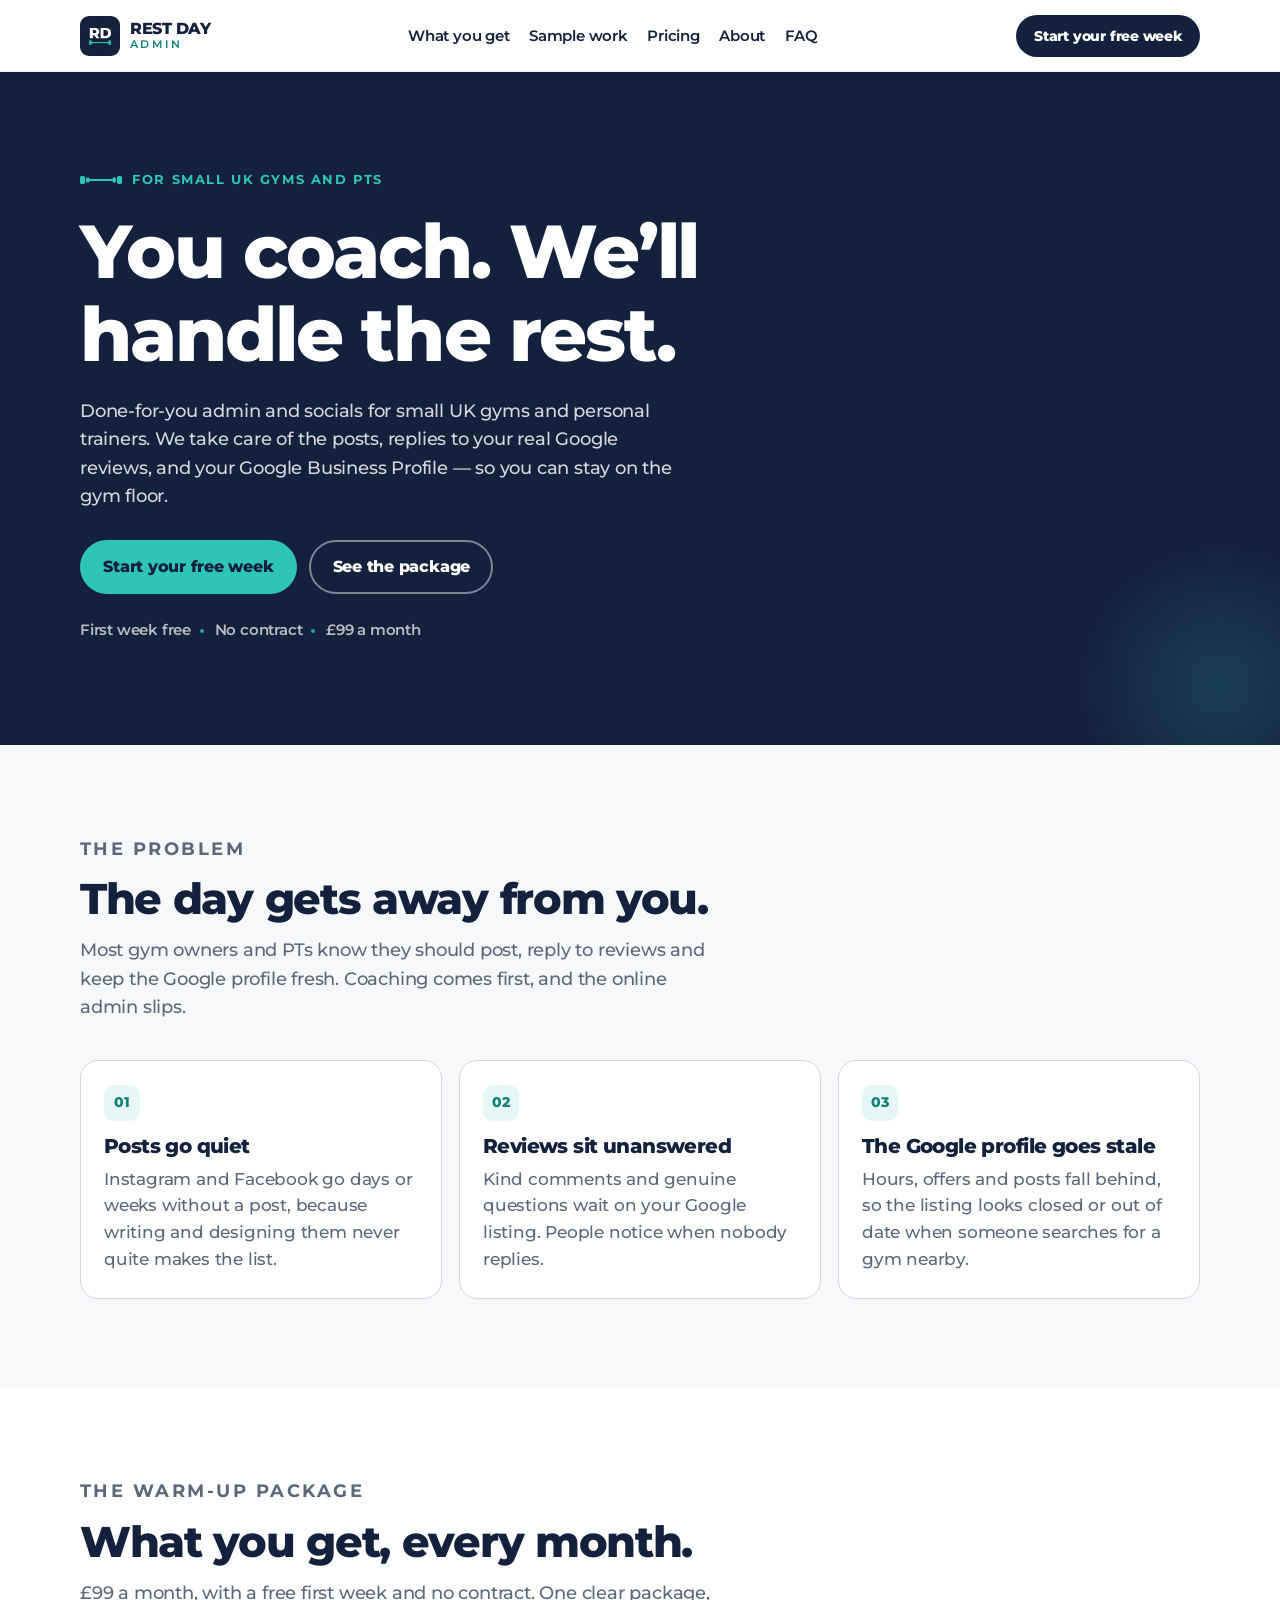
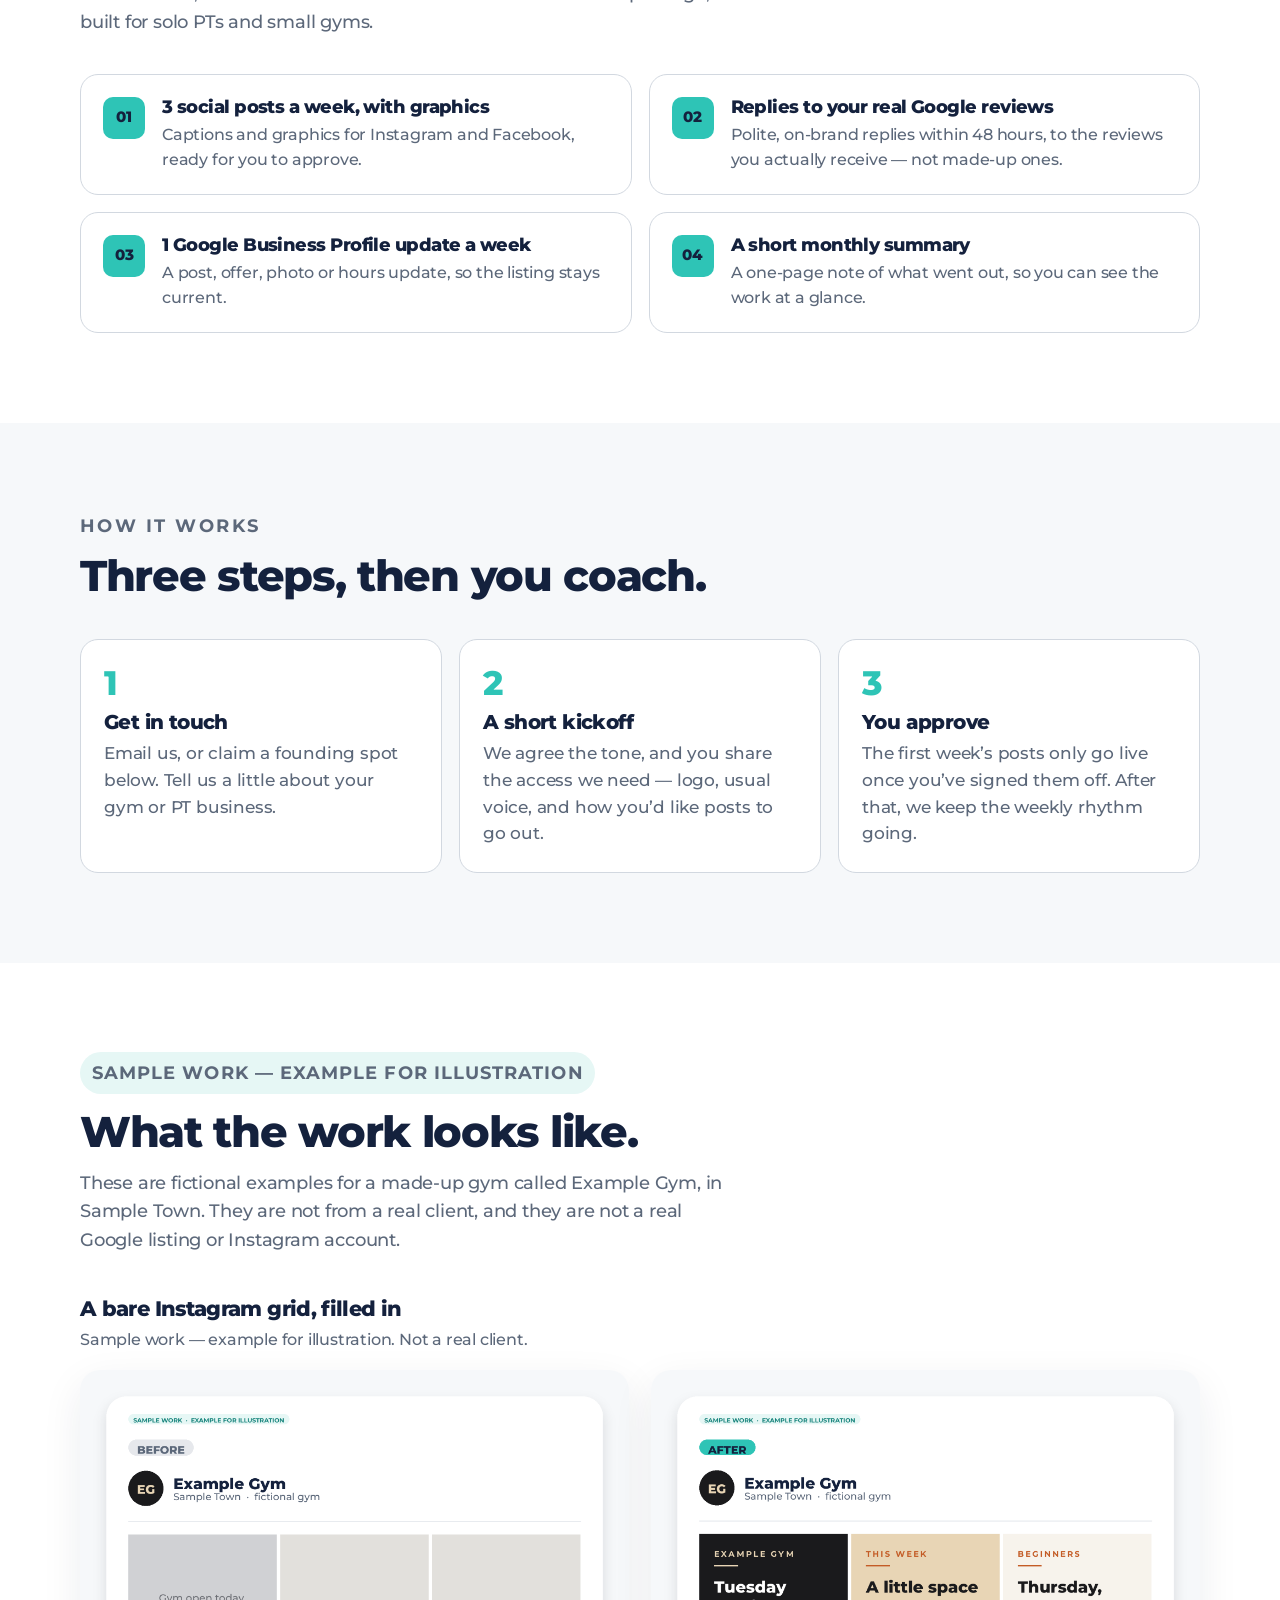
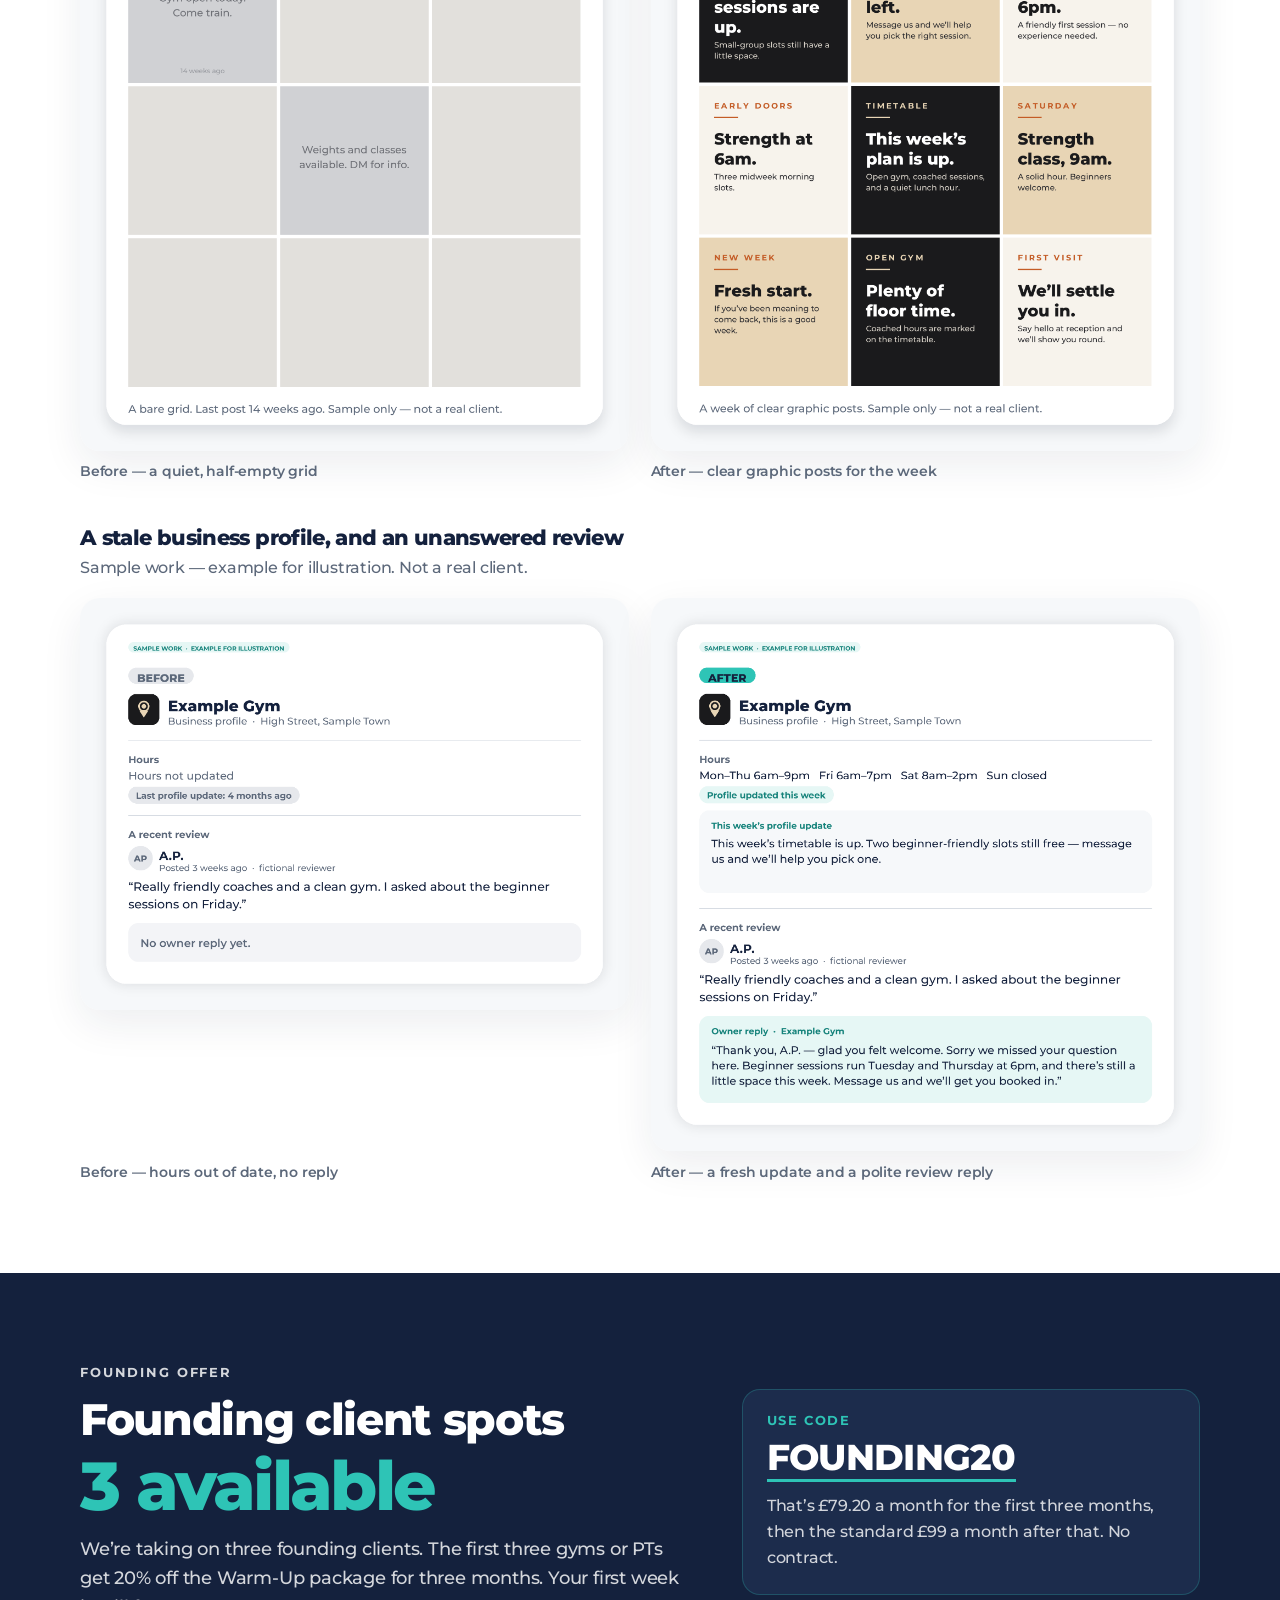
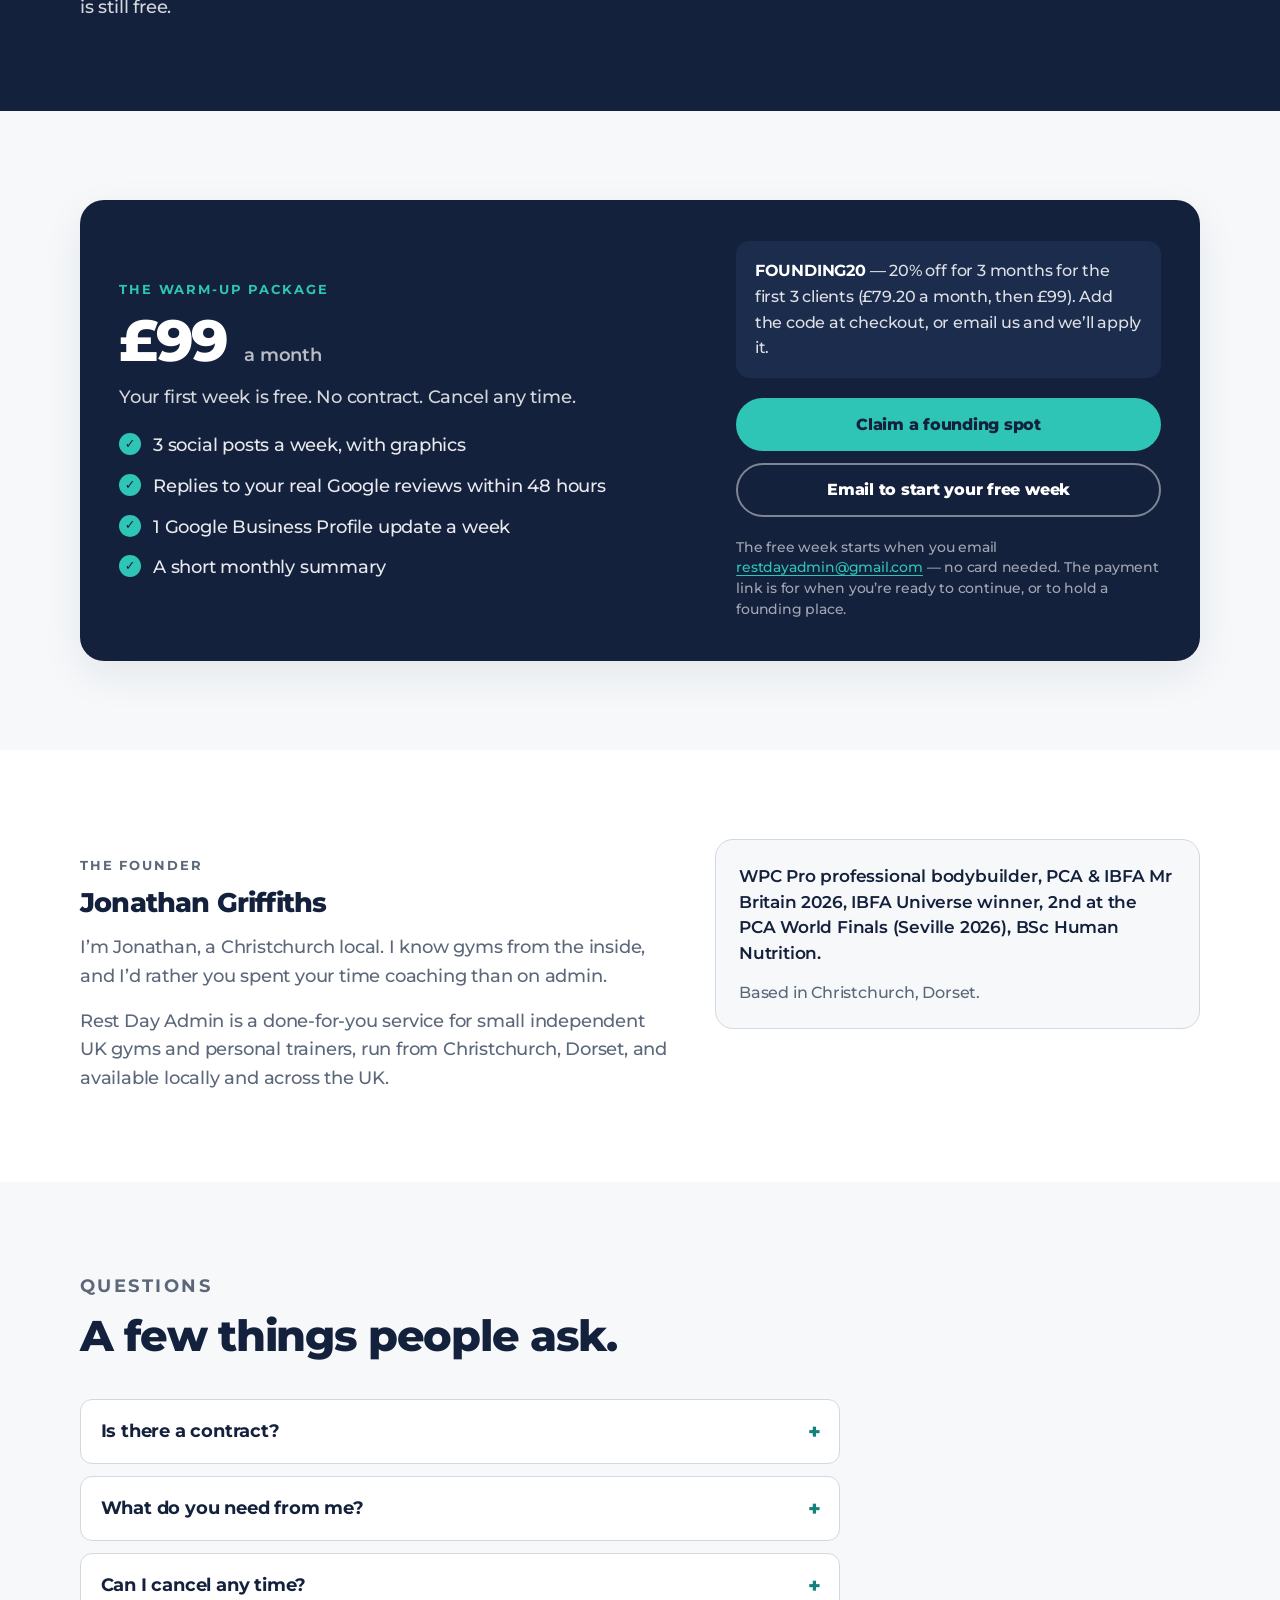
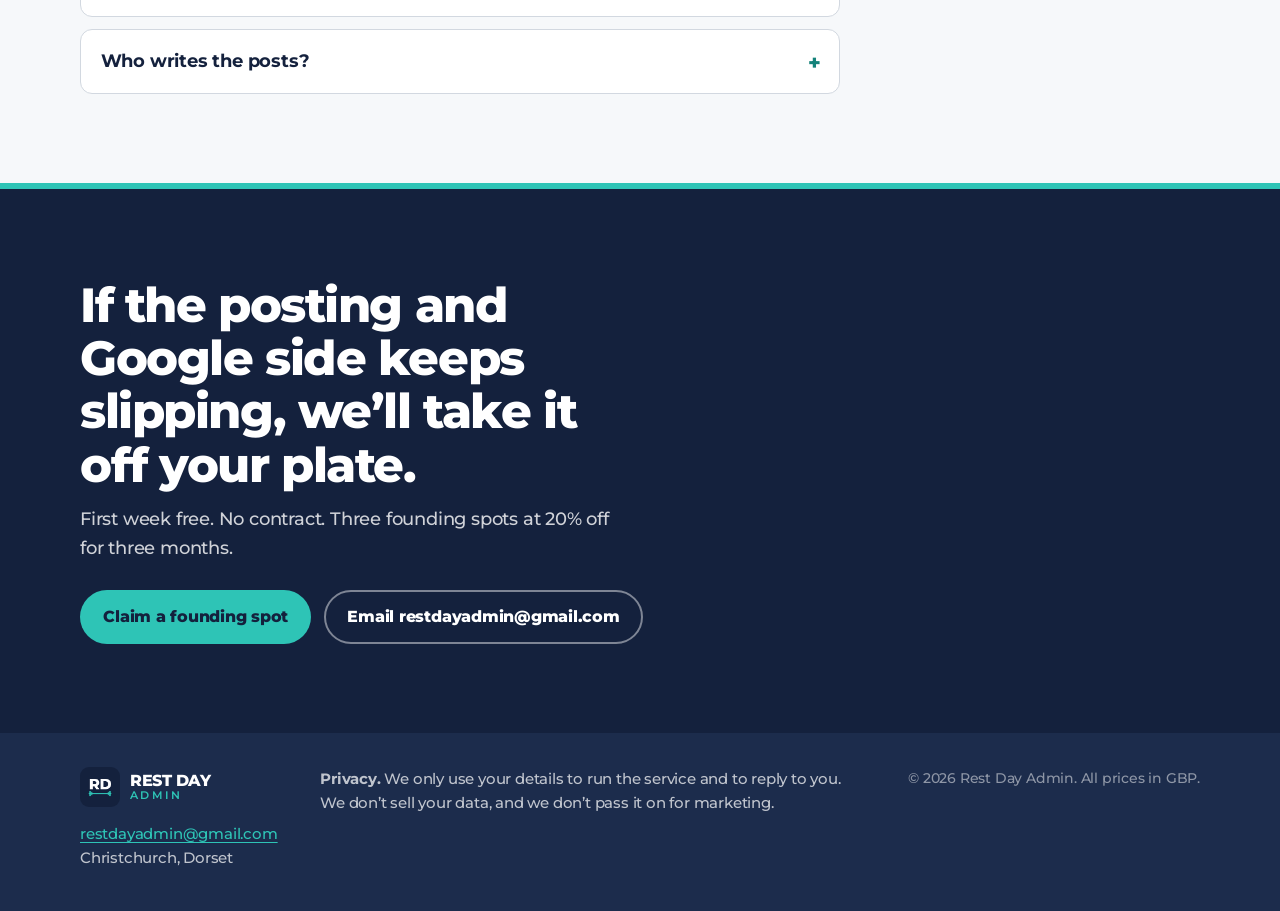
==== index.html @ 0dcbc880 "Rest Day Admin site" ====
<!DOCTYPE html>
<html lang="en-GB">
<head>
  <meta charset="utf-8">
  <meta name="viewport" content="width=device-width, initial-scale=1">
  <title>Rest Day Admin — You coach. We’ll handle the rest.</title>
  <meta name="description" content="Done-for-you admin and socials for small UK gyms and personal trainers. 3 posts a week, replies to your real Google reviews within 48 hours, and a weekly Google Business Profile update. First week free. No contract. £99 a month.">
  <meta name="theme-color" content="#14213D">
  <meta property="og:title" content="Rest Day Admin — You coach. We’ll handle the rest.">
  <meta property="og:description" content="Done-for-you admin and socials for small UK gyms and personal trainers. First week free. No contract. £99 a month.">
  <meta property="og:image" content="assets/images/og.png">
  <meta property="og:type" content="website">
  <meta name="twitter:card" content="summary_large_image">
  <link rel="icon" type="image/png" sizes="32x32" href="assets/images/favicon-32.png">
  <link rel="apple-touch-icon" href="assets/images/apple-touch-icon.png">
  <link rel="stylesheet" href="assets/styles.css">
</head>
<body id="top">
  <a class="skip" href="#main">Skip to content</a>

  <header class="site-header">
    <div class="wrap nav">
      <a class="brand" href="#top">
        <img src="assets/images/logo-avatar.png" width="40" height="40" alt="">
        <span class="brand-text">
          <span class="rest">REST DAY</span>
          <span class="admin">ADMIN</span>
        </span>
      </a>
      <nav class="nav-links" aria-label="Primary">
        <a href="#what-you-get">What you get</a>
        <a href="#sample-work">Sample work</a>
        <a href="#pricing">Pricing</a>
        <a href="#about">About</a>
        <a href="#faq">FAQ</a>
      </nav>
      <a class="btn btn-nav" href="#pricing">Start your free week</a>
    </div>
  </header>

  <main id="main">
    <section class="hero" aria-labelledby="hero-title">
      <div class="wrap">
        <p class="kicker"><svg class="barbell-svg" width="42" height="12" viewBox="0 0 42 12" aria-hidden="true" focusable="false"><rect x="0" y="2" width="5" height="8" rx="1.5" fill="currentColor"/><rect x="6" y="3.5" width="3.5" height="5" rx="1" fill="currentColor"/><rect x="9" y="5" width="24" height="2" rx="1" fill="currentColor"/><rect x="32.5" y="3.5" width="3.5" height="5" rx="1" fill="currentColor"/><rect x="37" y="2" width="5" height="8" rx="1.5" fill="currentColor"/></svg> For small UK gyms and PTs</p>
        <h1 id="hero-title">You coach. We’ll handle the rest.</h1>
        <p class="lead">Done-for-you admin and socials for small UK gyms and personal trainers. We take care of the posts, replies to your real Google reviews, and your Google Business Profile — so you can stay on the gym floor.</p>
        <div class="hero-actions">
          <a class="btn btn-primary" href="#pricing">Start your free week</a>
          <a class="btn btn-secondary" href="#what-you-get">See the package</a>
        </div>
        <ul class="hero-chips">
          <li>First week free</li>
          <li>No contract</li>
          <li>£99 a month</li>
        </ul>
      </div>
    </section>

    <section class="section alt" id="problem" aria-labelledby="problem-title">
      <div class="wrap">
        <div class="section-head">
          <p class="eyebrow">The problem</p>
          <h2 id="problem-title">The day gets away from you.</h2>
          <p>Most gym owners and PTs know they should post, reply to reviews and keep the Google profile fresh. Coaching comes first, and the online admin slips.</p>
        </div>
        <div class="cards-3">
          <article class="card">
            <div class="icon-dot" aria-hidden="true">01</div>
            <h3>Posts go quiet</h3>
            <p>Instagram and Facebook go days or weeks without a post, because writing and designing them never quite makes the list.</p>
          </article>
          <article class="card">
            <div class="icon-dot" aria-hidden="true">02</div>
            <h3>Reviews sit unanswered</h3>
            <p>Kind comments and genuine questions wait on your Google listing. People notice when nobody replies.</p>
          </article>
          <article class="card">
            <div class="icon-dot" aria-hidden="true">03</div>
            <h3>The Google profile goes stale</h3>
            <p>Hours, offers and posts fall behind, so the listing looks closed or out of date when someone searches for a gym nearby.</p>
          </article>
        </div>
      </div>
    </section>

    <section class="section" id="what-you-get" aria-labelledby="what-title">
      <div class="wrap">
        <div class="section-head">
          <p class="eyebrow">The Warm-Up package</p>
          <h2 id="what-title">What you get, every month.</h2>
          <p>£99 a month, with a free first week and no contract. One clear package, built for solo PTs and small gyms.</p>
        </div>
        <div class="cards-4">
          <article class="get-item">
            <div class="get-num">01</div>
            <div>
              <h3>3 social posts a week, with graphics</h3>
              <p>Captions and graphics for Instagram and Facebook, ready for you to approve.</p>
            </div>
          </article>
          <article class="get-item">
            <div class="get-num">02</div>
            <div>
              <h3>Replies to your real Google reviews</h3>
              <p>Polite, on-brand replies within 48 hours, to the reviews you actually receive — not made-up ones.</p>
            </div>
          </article>
          <article class="get-item">
            <div class="get-num">03</div>
            <div>
              <h3>1 Google Business Profile update a week</h3>
              <p>A post, offer, photo or hours update, so the listing stays current.</p>
            </div>
          </article>
          <article class="get-item">
            <div class="get-num">04</div>
            <div>
              <h3>A short monthly summary</h3>
              <p>A one-page note of what went out, so you can see the work at a glance.</p>
            </div>
          </article>
        </div>
      </div>
    </section>

    <section class="section alt" id="how-it-works" aria-labelledby="how-title">
      <div class="wrap">
        <div class="section-head">
          <p class="eyebrow">How it works</p>
          <h2 id="how-title">Three steps, then you coach.</h2>
        </div>
        <div class="steps">
          <article class="step">
            <div class="step-num">1</div>
            <h3>Get in touch</h3>
            <p>Email us, or claim a founding spot below. Tell us a little about your gym or PT business.</p>
          </article>
          <article class="step">
            <div class="step-num">2</div>
            <h3>A short kickoff</h3>
            <p>We agree the tone, and you share the access we need — logo, usual voice, and how you’d like posts to go out.</p>
          </article>
          <article class="step">
            <div class="step-num">3</div>
            <h3>You approve</h3>
            <p>The first week’s posts only go live once you’ve signed them off. After that, we keep the weekly rhythm going.</p>
          </article>
        </div>
      </div>
    </section>

    <section class="section" id="sample-work" aria-labelledby="sample-title">
      <div class="wrap">
        <div class="section-head">
          <p class="sample-note">Sample work — example for illustration</p>
          <h2 id="sample-title">What the work looks like.</h2>
          <p>These are fictional examples for a made-up gym called Example Gym, in Sample Town. They are not from a real client, and they are not a real Google listing or Instagram account.</p>
        </div>

        <div class="sample-block">
          <h3>A bare Instagram grid, filled in</h3>
          <p class="sub">Sample work — example for illustration. Not a real client.</p>
          <div class="sample-pair">
            <figure>
              <img src="assets/images/sample-ig-before.png" width="1000" height="1240" alt="Sample work, example for illustration: a bare Example Gym Instagram grid with only two quiet posts and empty squares, last posted 14 weeks ago.">
              <figcaption>Before — a quiet, half-empty grid</figcaption>
            </figure>
            <figure>
              <img src="assets/images/sample-ig-after.png" width="1000" height="1240" alt="Sample work, example for illustration: the same fictional Example Gym grid filled with nine clear graphic posts about sessions and timetable slots.">
              <figcaption>After — clear graphic posts for the week</figcaption>
            </figure>
          </div>
        </div>

        <div class="sample-block">
          <h3>A stale business profile, and an unanswered review</h3>
          <p class="sub">Sample work — example for illustration. Not a real client.</p>
          <div class="sample-pair">
            <figure>
              <img src="assets/images/sample-review-before.png" width="1000" height="900" alt="Sample work, example for illustration: a fictional Example Gym business profile with hours not updated, last updated four months ago, and a review from A.P. with no owner reply.">
              <figcaption>Before — hours out of date, no reply</figcaption>
            </figure>
            <figure>
              <img src="assets/images/sample-review-after.png" width="1000" height="1100" alt="Sample work, example for illustration: the same fictional Example Gym profile with updated hours, a fresh weekly post, and a polite owner reply to A.P.’s review.">
              <figcaption>After — a fresh update and a polite review reply</figcaption>
            </figure>
          </div>
        </div>
      </div>
    </section>

    <section class="founding" id="founding" aria-labelledby="founding-title">
      <div class="wrap founding-inner">
        <div>
          <p class="eyebrow">Founding offer</p>
          <h2 id="founding-title">Founding client spots</h2>
          <p class="spots">3 available</p>
          <p>We’re taking on three founding clients. The first three gyms or PTs get 20% off the Warm-Up package for three months. Your first week is still free.</p>
        </div>
        <div class="code-box">
          <p class="label">Use code</p>
          <p class="code">FOUNDING20</p>
          <p>That’s £79.20 a month for the first three months, then the standard £99 a month after that. No contract.</p>
        </div>
      </div>
    </section>

    <section class="section alt" id="pricing" aria-labelledby="pricing-title">
      <div class="wrap">
        <div class="price-card">
          <div class="price-main">
            <div class="price-top">
              <p class="eyebrow">The Warm-Up package</p>
              <div class="price-row">
                <span class="price">£99</span>
                <span class="price-period">a month</span>
              </div>
              <p class="intro">Your first week is free. No contract. Cancel any time.</p>
            </div>
            <ul class="price-list">
              <li><span class="tick" aria-hidden="true">✓</span> 3 social posts a week, with graphics</li>
              <li><span class="tick" aria-hidden="true">✓</span> Replies to your real Google reviews within 48 hours</li>
              <li><span class="tick" aria-hidden="true">✓</span> 1 Google Business Profile update a week</li>
              <li><span class="tick" aria-hidden="true">✓</span> A short monthly summary</li>
            </ul>
          </div>
          <div class="price-side">
            <div class="price-note">
              <strong>FOUNDING20</strong> — 20% off for 3 months for the first 3 clients (£79.20 a month, then £99). Add the code at checkout, or email us and we’ll apply it.
            </div>
            <div class="price-actions">
              <a class="btn btn-primary" href="https://buy.stripe.com/8x2cN5cUzaf6bDp2wk6Vq01" rel="noopener noreferrer">Claim a founding spot</a>
              <a class="btn btn-secondary" href="mailto:restdayadmin@gmail.com?subject=Free%20week%20%E2%80%94%20Warm-Up%20package">Email to start your free week</a>
            </div>
            <p class="price-fine">The free week starts when you email <a class="nowrap" href="mailto:restdayadmin@gmail.com">restdayadmin@gmail.com</a> — no card needed. The payment link is for when you’re ready to continue, or to hold a founding place.</p>
          </div>
        </div>
      </div>
    </section>

    <section class="section" id="about" aria-labelledby="about-title">
      <div class="wrap about-grid">
        <div class="about-copy">
          <p class="eyebrow">The founder</p>
          <h2 id="about-title">Jonathan Griffiths</h2>
          <p>I’m Jonathan, a Christchurch local. I know gyms from the inside, and I’d rather you spent your time coaching than on admin.</p>
          <p>Rest Day Admin is a done-for-you service for small independent UK gyms and personal trainers, run from Christchurch, Dorset, and available locally and across the UK.</p>
        </div>
        <aside class="cred">
          <p>WPC Pro professional bodybuilder, PCA &amp; IBFA Mr Britain 2026, IBFA Universe winner, 2nd at the PCA World Finals (Seville 2026), BSc Human Nutrition.</p>
          <p class="where">Based in Christchurch, Dorset.</p>
        </aside>
      </div>
    </section>

    <section class="section alt" id="faq" aria-labelledby="faq-title">
      <div class="wrap">
        <div class="section-head">
          <p class="eyebrow">Questions</p>
          <h2 id="faq-title">A few things people ask.</h2>
        </div>
        <div class="faq-list">
          <details>
            <summary>Is there a contract?</summary>
            <p>No. Your first week is free, and if you continue it’s month-to-month. There’s no lock-in.</p>
          </details>
          <details>
            <summary>What do you need from me?</summary>
            <p>A short kickoff, your logo and usual tone, and a way to publish or approve posts — either access to the accounts, or a simple sign-off so you post them yourself. You stay in control. We’ll also need access, or a simple route, to reply to your real Google reviews and update the Google Business Profile.</p>
          </details>
          <details>
            <summary>Can I cancel any time?</summary>
            <p>Yes. Stop after the free week if you like, or cancel any time after that. There is no contract.</p>
          </details>
          <details>
            <summary>Who writes the posts?</summary>
            <p>Jonathan writes and checks every post and review reply. Nothing goes out with your name on it in the first week until you’ve approved it.</p>
          </details>
        </div>
      </div>
    </section>

    <section class="final-cta" aria-labelledby="final-title">
      <div class="wrap">
        <h2 id="final-title">If the posting and Google side keeps slipping, we’ll take it off your plate.</h2>
        <p>First week free. No contract. Three founding spots at 20% off for three months.</p>
        <div class="hero-actions">
          <a class="btn btn-primary" href="https://buy.stripe.com/8x2cN5cUzaf6bDp2wk6Vq01" rel="noopener noreferrer">Claim a founding spot</a>
          <a class="btn btn-secondary" href="mailto:restdayadmin@gmail.com?subject=Free%20week%20%E2%80%94%20Warm-Up%20package">Email restdayadmin@gmail.com</a>
        </div>
      </div>
    </section>
  </main>

  <footer class="site-footer">
    <div class="wrap footer-row">
      <div class="footer-brand">
        <a class="brand" href="#top">
          <img src="assets/images/logo-avatar.png" width="40" height="40" alt="">
          <span class="brand-text">
            <span class="rest">REST DAY</span>
            <span class="admin">ADMIN</span>
          </span>
        </a>
        <p><a href="mailto:restdayadmin@gmail.com">restdayadmin@gmail.com</a><br>Christchurch, Dorset</p>
      </div>
      <p class="privacy"><strong>Privacy.</strong> We only use your details to run the service and to reply to you. We don’t sell your data, and we don’t pass it on for marketing.</p>
      <p class="legal">© 2026 Rest Day Admin. All prices in GBP.</p>
    </div>
  </footer>
</body>
</html>
---- assets/styles.css ----
/* Rest Day Admin — one-page sales site
   Brand: logo A (navy #14213D, teal #2EC4B6, Montserrat)
   Mobile-first. */

:root {
  --navy: #14213d;
  --navy-soft: #1c2c4c;
  --teal: #2ec4b6;
  --teal-dark: #14827a;
  --teal-soft: #e6f7f5;
  --white: #ffffff;
  --offwhite: #f6f8fa;
  --muted: #5c687a;
  --hairline: #d2d8e0;
  --text: #14213d;
  --radius: 18px;
  --radius-sm: 12px;
  --wrap: 1120px;
  --header-h: 72px;
  --shadow: 0 14px 40px rgba(20, 33, 61, 0.08);
  --font: "Montserrat", system-ui, -apple-system, "Segoe UI", sans-serif;
}

@font-face {
  font-family: "Montserrat";
  src: url("fonts/Montserrat.woff2") format("woff2-variations");
  font-weight: 100 900;
  font-style: normal;
  font-display: swap;
}

*, *::before, *::after { box-sizing: border-box; }

html {
  scroll-behavior: smooth;
  scroll-padding-top: calc(var(--header-h) + 12px);
}

html, body {
  margin: 0;
  padding: 0;
  background: var(--white);
  color: var(--text);
  font-family: var(--font);
  font-size: 1.0625rem;
  font-weight: 500;
  line-height: 1.6;
  letter-spacing: -0.011em;
  -webkit-font-smoothing: antialiased;
  text-rendering: optimizeLegibility;
}

body { overflow-x: clip; }

img { max-width: 100%; height: auto; display: block; }

a { color: var(--teal-dark); text-underline-offset: 3px; }
a:hover { color: var(--navy); }

h1, h2, h3, h4 { margin: 0; font-weight: 800; letter-spacing: -0.03em; line-height: 1.12; color: var(--navy); }
p { margin: 0; }

.wrap {
  width: min(100% - 2rem, var(--wrap));
  margin-inline: auto;
}

.skip {
  position: absolute;
  left: 12px;
  top: -48px;
  background: var(--teal);
  color: var(--navy);
  padding: 8px 14px;
  border-radius: 8px;
  font-weight: 700;
  z-index: 100;
}
.skip:focus { top: 12px; }

/* ---------- Header ---------- */
.site-header {
  position: sticky;
  top: 0;
  z-index: 50;
  height: var(--header-h);
  background: rgba(255, 255, 255, 0.92);
  backdrop-filter: blur(14px);
  -webkit-backdrop-filter: blur(14px);
  border-bottom: 1px solid rgba(20, 33, 61, 0.08);
}

.nav {
  display: flex;
  align-items: center;
  justify-content: space-between;
  height: var(--header-h);
  gap: 1rem;
}

.brand {
  display: flex;
  align-items: center;
  gap: 10px;
  text-decoration: none;
  color: var(--navy);
  flex-shrink: 0;
}
.brand img {
  width: 40px;
  height: 40px;
  border-radius: 9px;
}
.brand-text { display: flex; flex-direction: column; line-height: 1; }
.brand-text .rest {
  font-weight: 800;
  font-size: 0.92rem;
  letter-spacing: -0.03em;
}
.brand-text .admin {
  font-weight: 600;
  font-size: 0.62rem;
  letter-spacing: 0.22em;
  color: var(--teal-dark);
  margin-top: 3px;
}

.nav-links { display: none; }
.nav-links a {
  color: var(--navy);
  text-decoration: none;
  font-size: 0.9rem;
  font-weight: 600;
  padding: 6px 8px;
}
.nav-links a:hover { color: var(--teal-dark); }

.btn {
  display: inline-flex;
  align-items: center;
  justify-content: center;
  gap: 0.45rem;
  min-height: 48px;
  padding: 0.7rem 1.25rem;
  border-radius: 999px;
  font-family: inherit;
  font-weight: 800;
  font-size: 0.95rem;
  letter-spacing: -0.015em;
  text-decoration: none;
  border: 2px solid transparent;
  cursor: pointer;
  transition: transform 0.15s ease, background 0.15s ease, border-color 0.15s ease, color 0.15s ease;
}
.btn:hover { transform: translateY(-1px); }
.btn:focus-visible { outline: 3px solid var(--teal); outline-offset: 3px; }

.btn-primary {
  background: var(--teal);
  color: var(--navy);
}
.btn-primary:hover { background: #3fd0c2; color: var(--navy); }

.btn-secondary {
  background: transparent;
  color: var(--white);
  border-color: rgba(255, 255, 255, 0.45);
}
.btn-secondary:hover { border-color: var(--white); color: var(--white); background: rgba(255, 255, 255, 0.06); }

.btn-ghost {
  background: transparent;
  color: var(--navy);
  border-color: var(--hairline);
}
.btn-ghost:hover { border-color: var(--navy); color: var(--navy); }

.btn-nav {
  background: var(--navy);
  color: var(--white);
  min-height: 40px;
  padding: 0.45rem 0.95rem;
  font-size: 0.82rem;
}
.btn-nav:hover { background: var(--navy-soft); color: var(--white); }

/* ---------- Hero ---------- */
.hero {
  background: var(--navy);
  color: var(--white);
  padding: 3.25rem 0 3.75rem;
  position: relative;
  overflow: hidden;
}
.hero::after {
  content: "";
  position: absolute;
  right: -80px;
  bottom: -80px;
  width: 280px;
  height: 280px;
  border-radius: 50%;
  background: radial-gradient(circle, rgba(46, 196, 182, 0.18), transparent 70%);
  pointer-events: none;
}

.kicker {
  display: inline-flex;
  align-items: center;
  gap: 0.6rem;
  color: var(--teal);
  font-weight: 700;
  font-size: 0.78rem;
  letter-spacing: 0.12em;
  text-transform: uppercase;
  margin-bottom: 1.15rem;
}
.barbell-svg {
  display: inline-block;
  width: 42px;
  height: 12px;
  color: var(--teal);
  flex-shrink: 0;
}
.barbell {
  display: inline-block;
  width: 42px;
  height: 10px;
  background:
    radial-gradient(circle at 3px 5px, var(--teal) 3px, transparent 3.2px),
    radial-gradient(circle at 9px 5px, var(--teal) 2.2px, transparent 2.4px),
    radial-gradient(circle at 33px 5px, var(--teal) 2.2px, transparent 2.4px),
    radial-gradient(circle at 39px 5px, var(--teal) 3px, transparent 3.2px),
    linear-gradient(var(--teal), var(--teal)) 10px 3.5px / 22px 3px no-repeat;
}

.hero h1 {
  color: var(--white);
  font-size: clamp(2.15rem, 9vw, 4.4rem);
  max-width: 14ch;
  margin-bottom: 1.15rem;
}
.hero .lead {
  font-size: 1.08rem;
  line-height: 1.55;
  color: rgba(255, 255, 255, 0.82);
  font-weight: 500;
  max-width: 36rem;
  margin-bottom: 1.75rem;
}
.hero-actions {
  display: flex;
  flex-wrap: wrap;
  gap: 0.75rem;
  margin-bottom: 1.5rem;
}
.hero-chips {
  display: flex;
  flex-wrap: wrap;
  gap: 0.5rem 0.65rem;
  padding: 0;
  margin: 0;
  list-style: none;
  color: rgba(255, 255, 255, 0.7);
  font-size: 0.88rem;
  font-weight: 600;
}
.hero-chips li {
  display: flex;
  align-items: center;
  gap: 0.5rem;
}
.hero-chips li:not(:last-child)::after {
  content: "";
  width: 4px;
  height: 4px;
  border-radius: 50%;
  background: var(--teal);
  opacity: 0.8;
}

/* ---------- Sections ---------- */
.section { padding: 4.25rem 0; }
.section.alt { background: var(--offwhite); }
.section-head {
  max-width: 38rem;
  margin-bottom: 2.25rem;
}
.eyebrow {
  color: var(--teal-dark);
  font-weight: 700;
  font-size: 0.78rem;
  letter-spacing: 0.14em;
  text-transform: uppercase;
  margin-bottom: 0.7rem;
}
.section-head h2 { font-size: clamp(1.7rem, 4.4vw, 2.55rem); margin-bottom: 0.75rem; }
.section-head p { color: var(--muted); font-size: 1.05rem; }

/* Problem cards */
.cards-3, .cards-4, .steps, .compare, .sample-pair {
  display: grid;
  gap: 1rem;
}
.cards-3, .cards-4 { grid-template-columns: 1fr; }

.card {
  background: var(--white);
  border: 1px solid var(--hairline);
  border-radius: var(--radius);
  padding: 1.4rem 1.35rem 1.5rem;
}
.card h3 { font-size: 1.15rem; margin-bottom: 0.45rem; }
.card p { color: var(--muted); font-size: 0.98rem; }

.icon-dot {
  width: 36px;
  height: 36px;
  border-radius: 10px;
  background: var(--teal-soft);
  color: var(--teal-dark);
  display: flex;
  align-items: center;
  justify-content: center;
  margin-bottom: 0.9rem;
  font-weight: 800;
  font-size: 0.85rem;
}

/* What you get */
.get-item {
  display: grid;
  grid-template-columns: auto 1fr;
  gap: 1rem;
  align-items: start;
  background: var(--white);
  border-radius: var(--radius);
  padding: 1.25rem 1.3rem;
  border: 1px solid var(--hairline);
}
.get-num {
  width: 42px;
  height: 42px;
  border-radius: 10px;
  background: var(--teal);
  color: var(--navy);
  font-weight: 800;
  display: flex;
  align-items: center;
  justify-content: center;
  font-size: 0.9rem;
}
.get-item h3 { font-size: 1.08rem; margin-bottom: 0.25rem; }
.get-item p { color: var(--muted); font-size: 0.95rem; }

/* How it works */
.step {
  background: var(--white);
  border-radius: var(--radius);
  padding: 1.5rem 1.35rem;
  border: 1px solid var(--hairline);
  position: relative;
}
.step-num {
  font-weight: 800;
  font-size: 2rem;
  color: var(--teal);
  letter-spacing: -0.04em;
  line-height: 1;
  margin-bottom: 0.7rem;
}
.step h3 { font-size: 1.15rem; margin-bottom: 0.4rem; }
.step p { color: var(--muted); font-size: 0.98rem; }

/* Sample work */
.sample-note {
  display: inline-block;
  background: var(--teal-soft);
  color: var(--teal-dark);
  font-weight: 700;
  font-size: 0.75rem;
  letter-spacing: 0.06em;
  text-transform: uppercase;
  padding: 0.4rem 0.7rem;
  border-radius: 999px;
  margin-bottom: 0.8rem;
}
.sample-block { margin-top: 2.5rem; }
.sample-block:first-of-type { margin-top: 0; }
.sample-block h3 { font-size: 1.25rem; margin: 0 0 0.35rem; }
.sample-block .sub { color: var(--muted); margin-bottom: 1rem; font-size: 0.95rem; }
.sample-pair { align-items: stretch; }
.sample-pair figure {
  margin: 0;
  display: flex;
  flex-direction: column;
  height: 100%;
}
.sample-pair img {
  width: 100%;
  border-radius: 20px;
  box-shadow: var(--shadow);
}
.sample-pair figcaption {
  margin-top: auto;
  padding-top: 0.55rem;
  font-size: 0.85rem;
  color: var(--muted);
  font-weight: 600;
}

/* Founding spots */
.founding {
  background: var(--navy);
  color: var(--white);
  padding: 4.25rem 0;
}
.founding-inner {
  display: grid;
  gap: 1.5rem;
  align-items: center;
}
.founding h2 { color: var(--white); font-size: clamp(1.7rem, 4.4vw, 2.6rem); }
.founding .spots {
  font-size: clamp(2.6rem, 8vw, 4rem);
  font-weight: 800;
  letter-spacing: -0.04em;
  color: var(--teal);
  line-height: 1;
  margin: 0.4rem 0 0.9rem;
}
.founding p { color: rgba(255, 255, 255, 0.82); max-width: 36rem; }
.code-box {
  background: var(--navy-soft);
  border-radius: var(--radius);
  padding: 1.25rem 1.4rem 1.35rem;
  border: 1px solid rgba(46, 196, 182, 0.25);
}
.code-box .label {
  font-size: 0.75rem;
  font-weight: 700;
  letter-spacing: 0.12em;
  text-transform: uppercase;
  color: var(--teal);
  margin-bottom: 0.35rem;
}
.code-box .code {
  font-size: clamp(1.6rem, 4vw, 2.1rem);
  font-weight: 800;
  letter-spacing: -0.02em;
  color: var(--white);
  border-bottom: 3px solid var(--teal);
  display: inline-block;
  line-height: 1.15;
  margin-bottom: 0.7rem;
}
.code-box p { color: rgba(255, 255, 255, 0.8); font-size: 0.95rem; }

/* Pricing */
.price-card {
  background: var(--navy);
  color: var(--white);
  border-radius: 24px;
  padding: 2rem 1.5rem 1.75rem;
  box-shadow: var(--shadow);
  display: grid;
  gap: 1.75rem;
}
.price-main, .price-side { display: grid; gap: 1.15rem; align-content: start; }
.price-card h2, .price-card h3 { color: var(--white); }
.price-top .eyebrow { color: var(--teal); }
.price-row {
  display: flex;
  flex-wrap: wrap;
  align-items: baseline;
  gap: 0.5rem 1rem;
  margin: 0.5rem 0 0.75rem;
}
.price {
  font-size: clamp(2.4rem, 7vw, 3.4rem);
  font-weight: 800;
  letter-spacing: -0.04em;
  line-height: 1;
}
.price-period { color: rgba(255, 255, 255, 0.7); font-weight: 600; }
.price-card .intro { color: rgba(255, 255, 255, 0.82); }

.price-list {
  list-style: none;
  margin: 0;
  padding: 0;
  display: grid;
  gap: 0.7rem;
}
.price-list li {
  display: grid;
  grid-template-columns: auto 1fr;
  gap: 0.7rem;
  align-items: start;
  color: rgba(255, 255, 255, 0.9);
  font-weight: 500;
}
.tick {
  width: 22px;
  height: 22px;
  border-radius: 50%;
  background: var(--teal);
  color: var(--navy);
  font-weight: 800;
  font-size: 0.75rem;
  display: flex;
  align-items: center;
  justify-content: center;
  margin-top: 2px;
}

.price-note {
  background: var(--navy-soft);
  border-radius: 14px;
  padding: 1rem 1.1rem;
  color: rgba(255, 255, 255, 0.85);
  font-size: 0.95rem;
}
.price-note strong { color: var(--white); }
.price-actions {
  display: flex;
  flex-direction: column;
  gap: 0.7rem;
}
.price-actions .btn { width: 100%; }
.price-fine {
  font-size: 0.82rem;
  color: rgba(255, 255, 255, 0.6);
  text-align: left;
  line-height: 1.5;
}
.price-fine a { color: var(--teal); }
.nowrap { white-space: nowrap; }

/* About */
.about-grid { display: grid; gap: 1.5rem; }
.about-copy p { color: var(--muted); margin-top: 0.9rem; max-width: 40rem; }
.cred {
  background: var(--offwhite);
  border-radius: var(--radius);
  padding: 1.4rem 1.35rem;
  border: 1px solid var(--hairline);
}
.cred p {
  font-weight: 600;
  color: var(--navy);
  font-size: 1rem;
  line-height: 1.5;
}
.cred .where { margin-top: 0.8rem; color: var(--muted); font-weight: 500; font-size: 0.95rem; }

/* FAQ */
.faq-list { display: grid; gap: 0.7rem; max-width: 760px; }
.faq-list details {
  background: var(--white);
  border: 1px solid var(--hairline);
  border-radius: var(--radius-sm);
  padding: 0;
}
.faq-list summary {
  cursor: pointer;
  font-weight: 700;
  padding: 1rem 3rem 1rem 1.15rem;
  list-style: none;
  position: relative;
  color: var(--navy);
}
.faq-list summary::-webkit-details-marker { display: none; }
.faq-list summary::after {
  content: "+";
  position: absolute;
  right: 1.1rem;
  top: 50%;
  transform: translateY(-50%);
  color: var(--teal-dark);
  font-weight: 800;
  font-size: 1.25rem;
}
.faq-list details[open] summary::after { content: "–"; }
.faq-list details p {
  padding: 0 1.15rem 1.15rem;
  color: var(--muted);
  max-width: 60ch;
}

/* Final CTA */
.final-cta {
  background: var(--navy);
  color: var(--white);
  padding: 4.25rem 0;
  text-align: left;
  border-top: 6px solid var(--teal);
}
.final-cta h2 {
  color: var(--white);
  font-size: clamp(1.8rem, 4.8vw, 2.8rem);
  max-width: 16ch;
  margin-bottom: 0.8rem;
}
.final-cta p {
  color: rgba(255, 255, 255, 0.8);
  max-width: 32rem;
  margin-bottom: 1.6rem;
}
.final-cta .hero-actions { margin-bottom: 0; }

/* Footer */
.site-footer {
  background: var(--navy-soft);
  color: rgba(255, 255, 255, 0.72);
  padding: 2rem 0 2.4rem;
  font-size: 0.9rem;
}
.footer-row {
  display: grid;
  gap: 1.1rem;
}
@media (min-width: 860px) {
  .footer-row {
    grid-template-columns: auto 1fr auto;
    gap: 2.5rem;
    align-items: start;
  }
  .footer-brand { grid-column: 1; }
  .privacy { grid-column: 2; }
  .legal { grid-column: 3; text-align: right; white-space: nowrap; }
}
.footer-brand { display: grid; gap: 0.85rem; }
.site-footer a { color: var(--teal); }
.site-footer .brand-text .rest { color: var(--white); }
.site-footer .brand-text .admin { color: var(--teal); }
.privacy { max-width: 40rem; line-height: 1.55; }
.legal { color: rgba(255, 255, 255, 0.5); font-size: 0.82rem; }

/* ---------- Breakpoints ---------- */
@media (min-width: 640px) {
  .cards-3 { grid-template-columns: 1fr 1fr; }
  .cards-3 .card:last-child { grid-column: 1 / -1; }
  .cards-4 { grid-template-columns: 1fr 1fr; }
  .steps { grid-template-columns: 1fr 1fr 1fr; }
}

@media (min-width: 860px) {
  .nav-links {
    display: flex;
    align-items: center;
    gap: 0.2rem;
  }
  .cards-3 { grid-template-columns: 1fr 1fr 1fr; }
  .cards-3 .card:last-child { grid-column: auto; }
  .sample-pair { grid-template-columns: 1fr 1fr; gap: 1.25rem; }
  .founding-inner { grid-template-columns: 1.15fr 0.85fr; gap: 2.5rem; }
  .price-card {
    grid-template-columns: 1.15fr 0.85fr;
    padding: 2.4rem 2.3rem;
    gap: 2.5rem;
    align-items: center;
  }
  .price-actions .btn { width: 100%; }
  .about-grid { grid-template-columns: 1.1fr 0.9fr; gap: 2.5rem; align-items: start; }
  .hero { padding: 5.5rem 0 6rem; }
  .section, .founding, .final-cta { padding: 5.25rem 0; }
}

@media (min-width: 1080px) {
  .hero-grid {
    display: grid;
    grid-template-columns: 1.1fr 0.9fr;
    gap: 3rem;
    align-items: end;
  }
}

@media (prefers-reduced-motion: reduce) {
  html { scroll-behavior: auto; }
  .btn { transition: none; }
  .btn:hover { transform: none; }
}
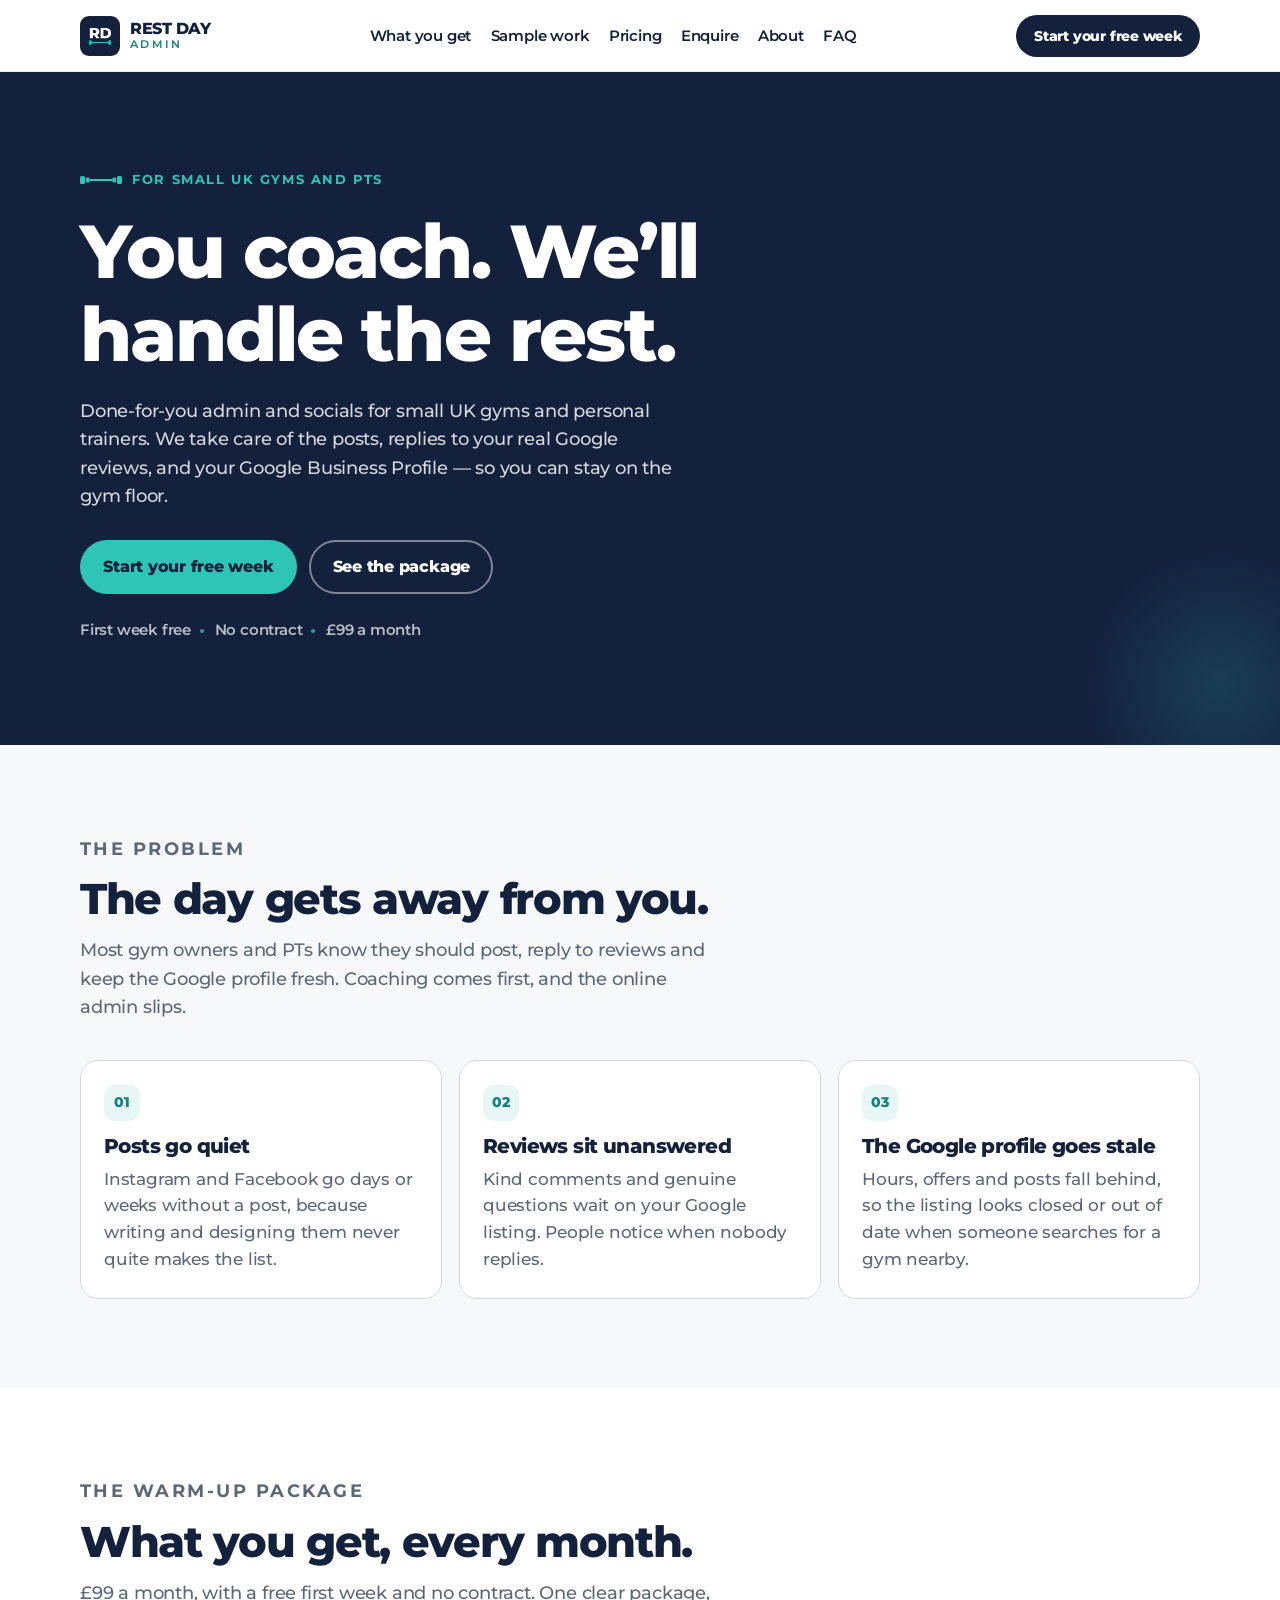
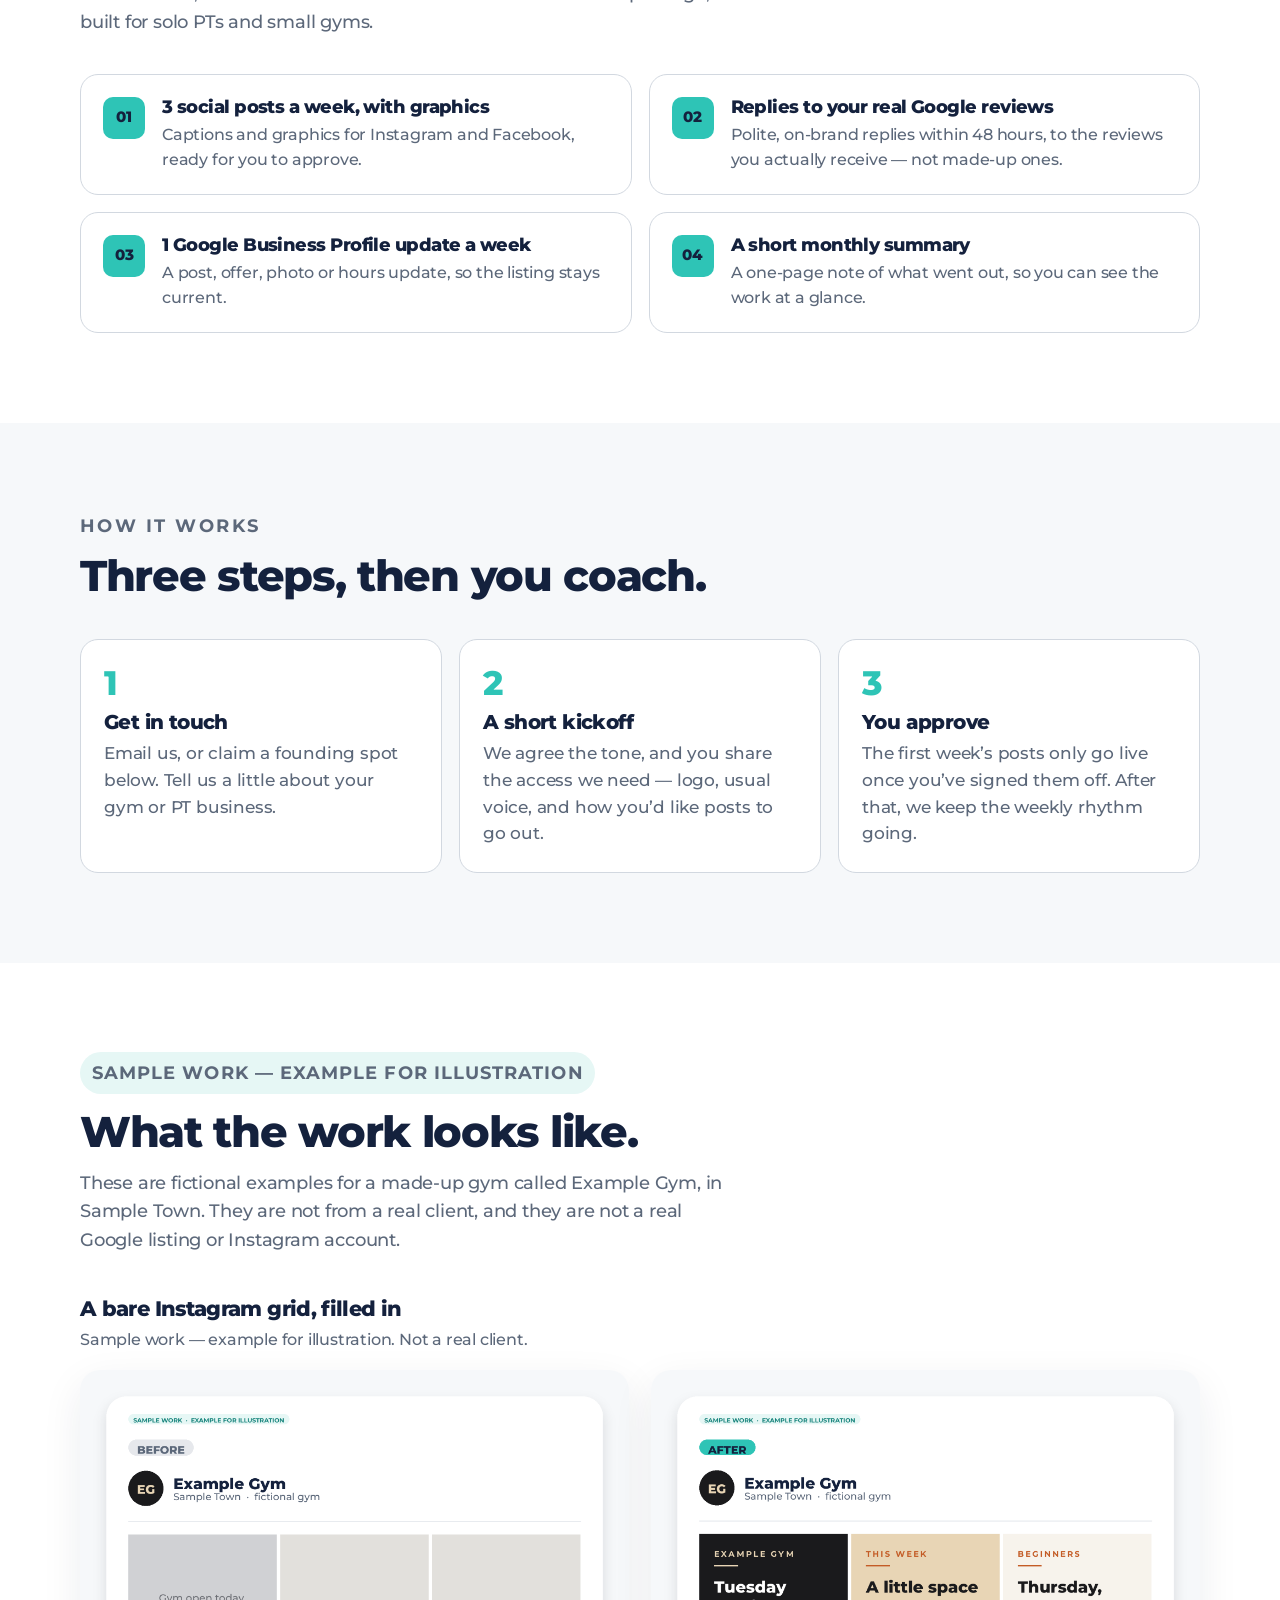
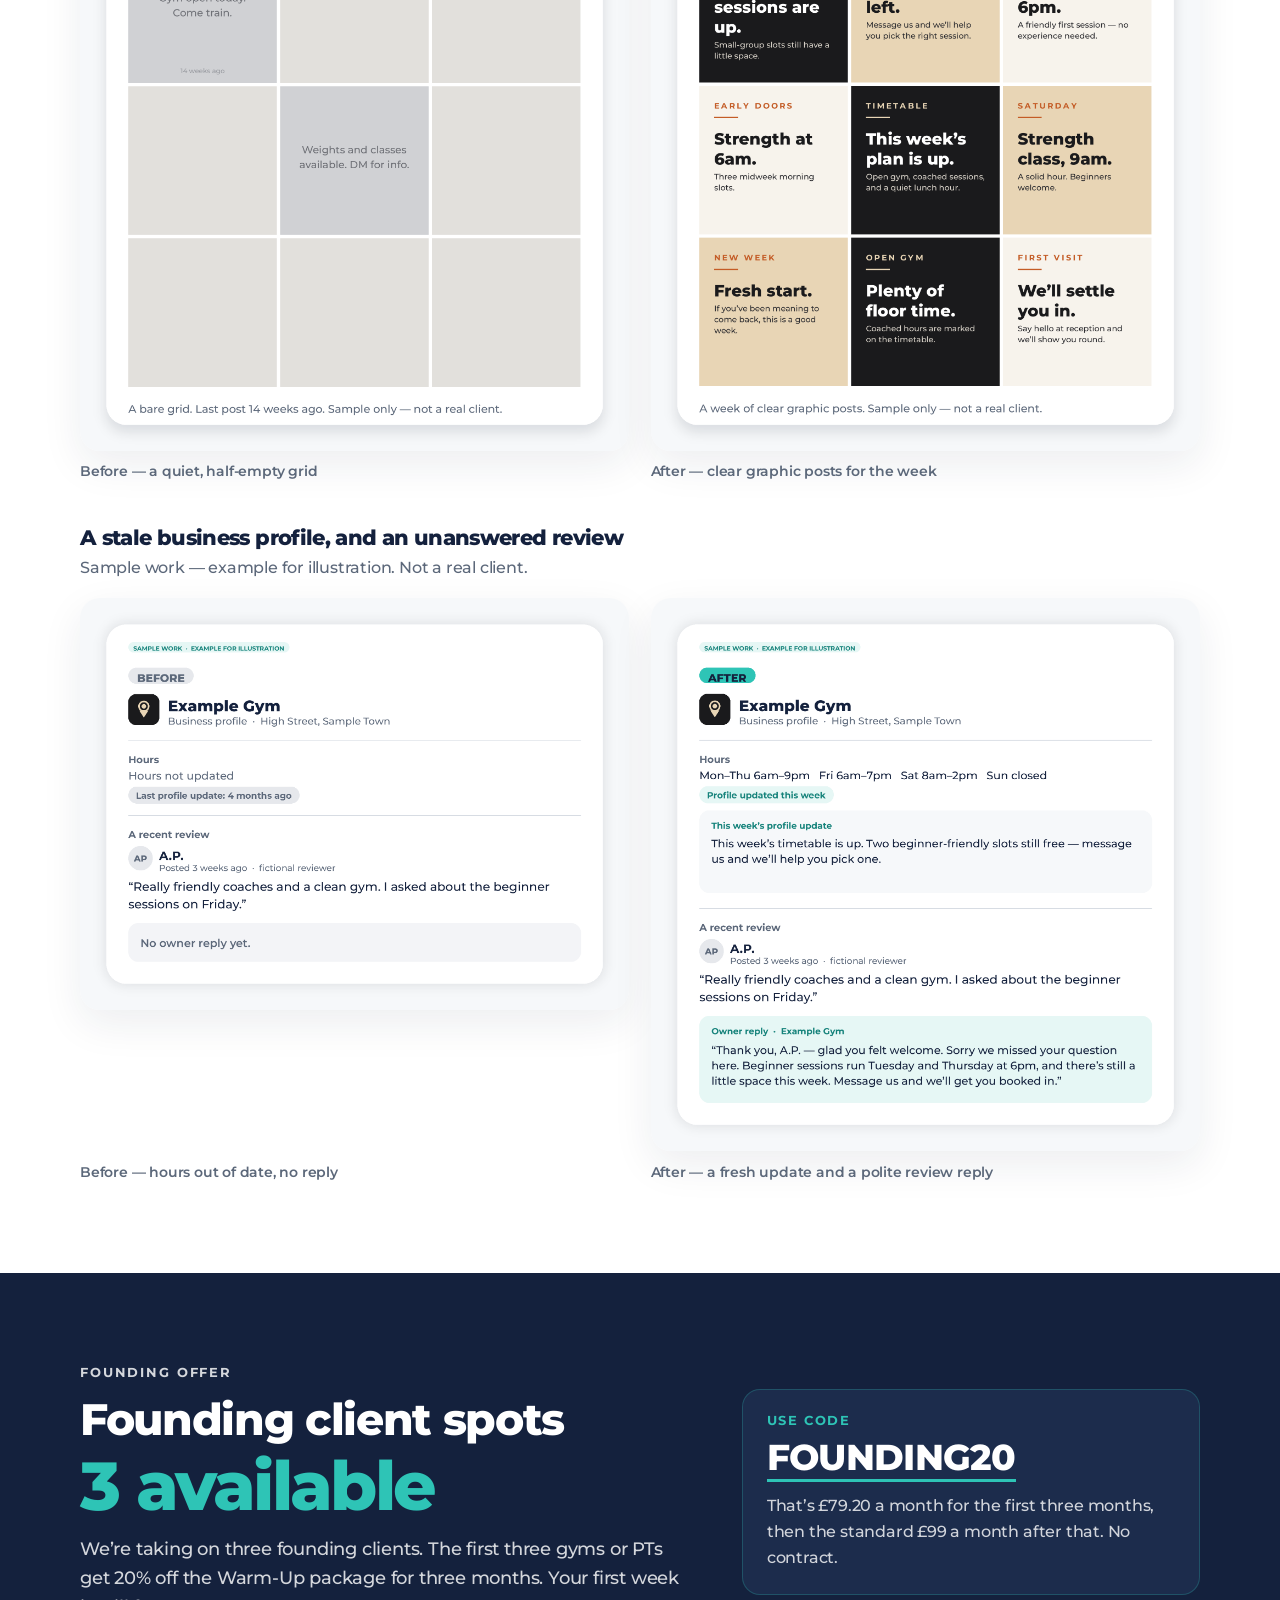
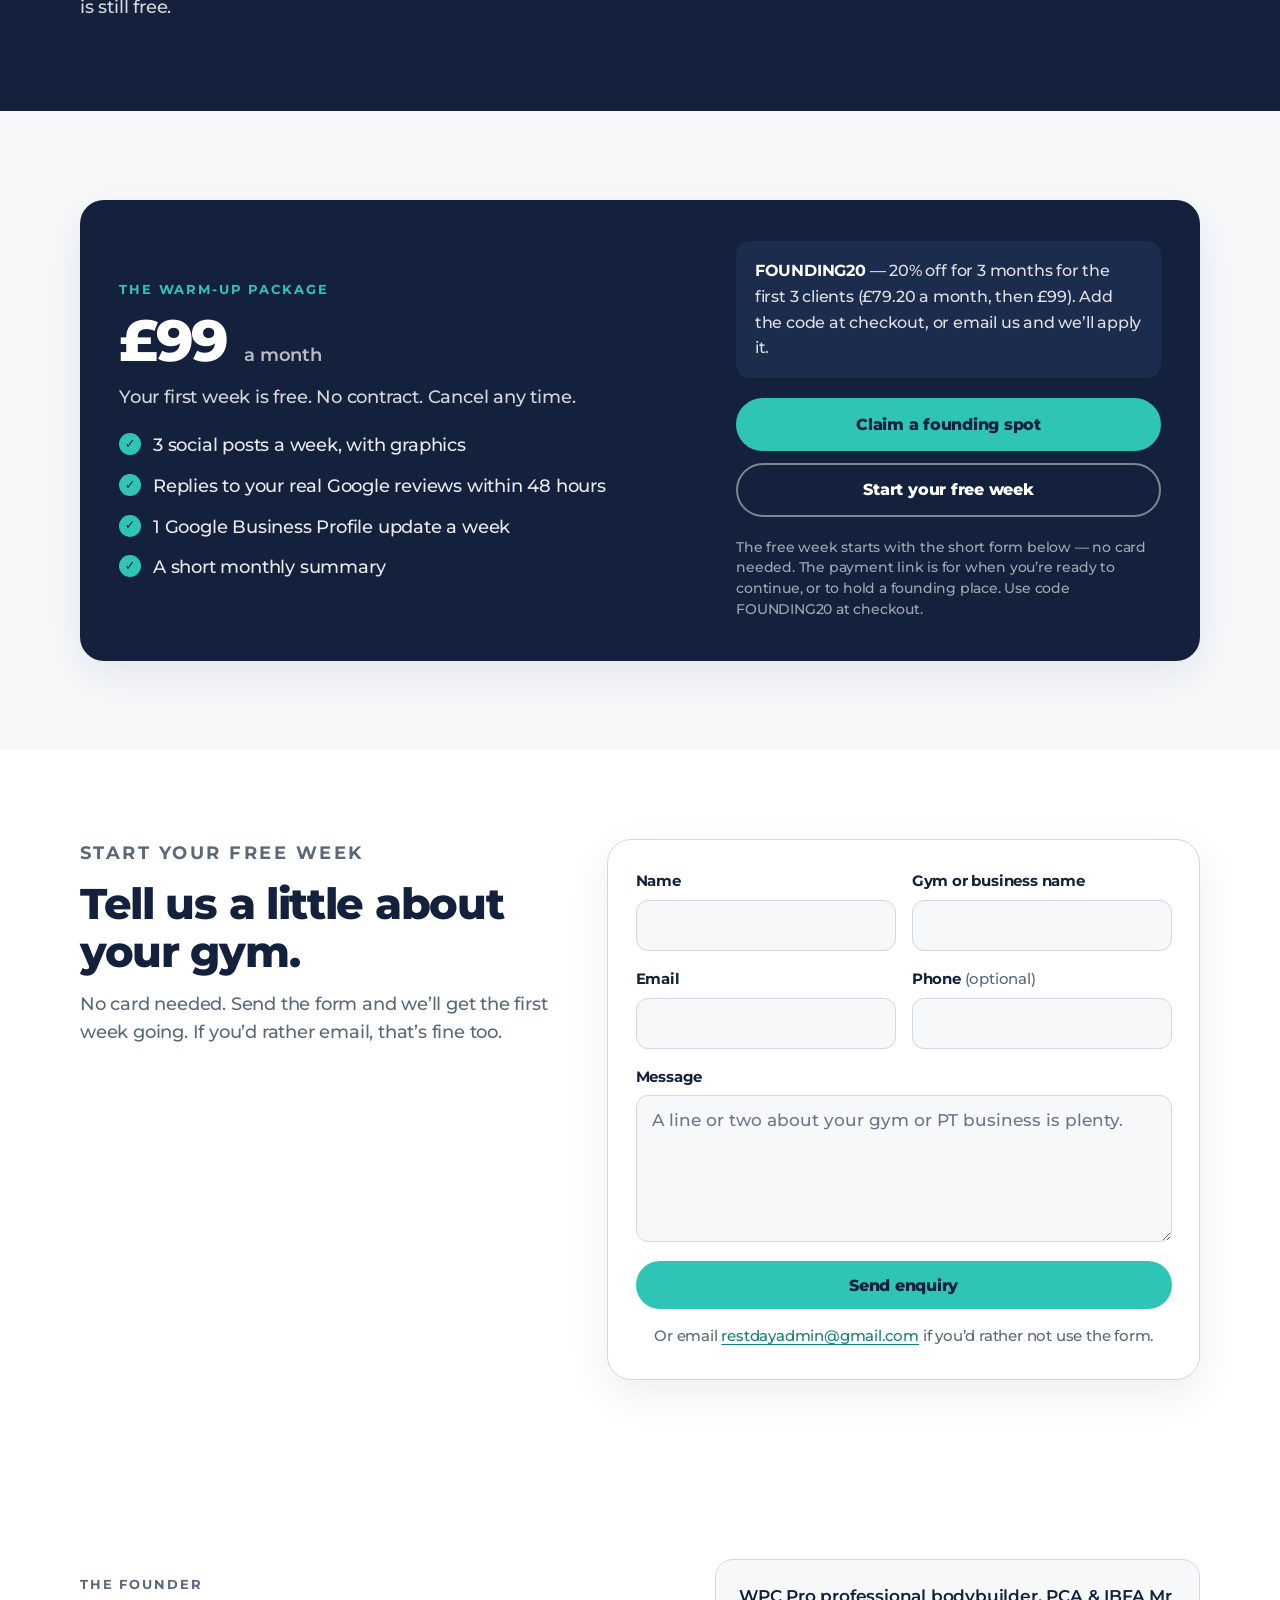
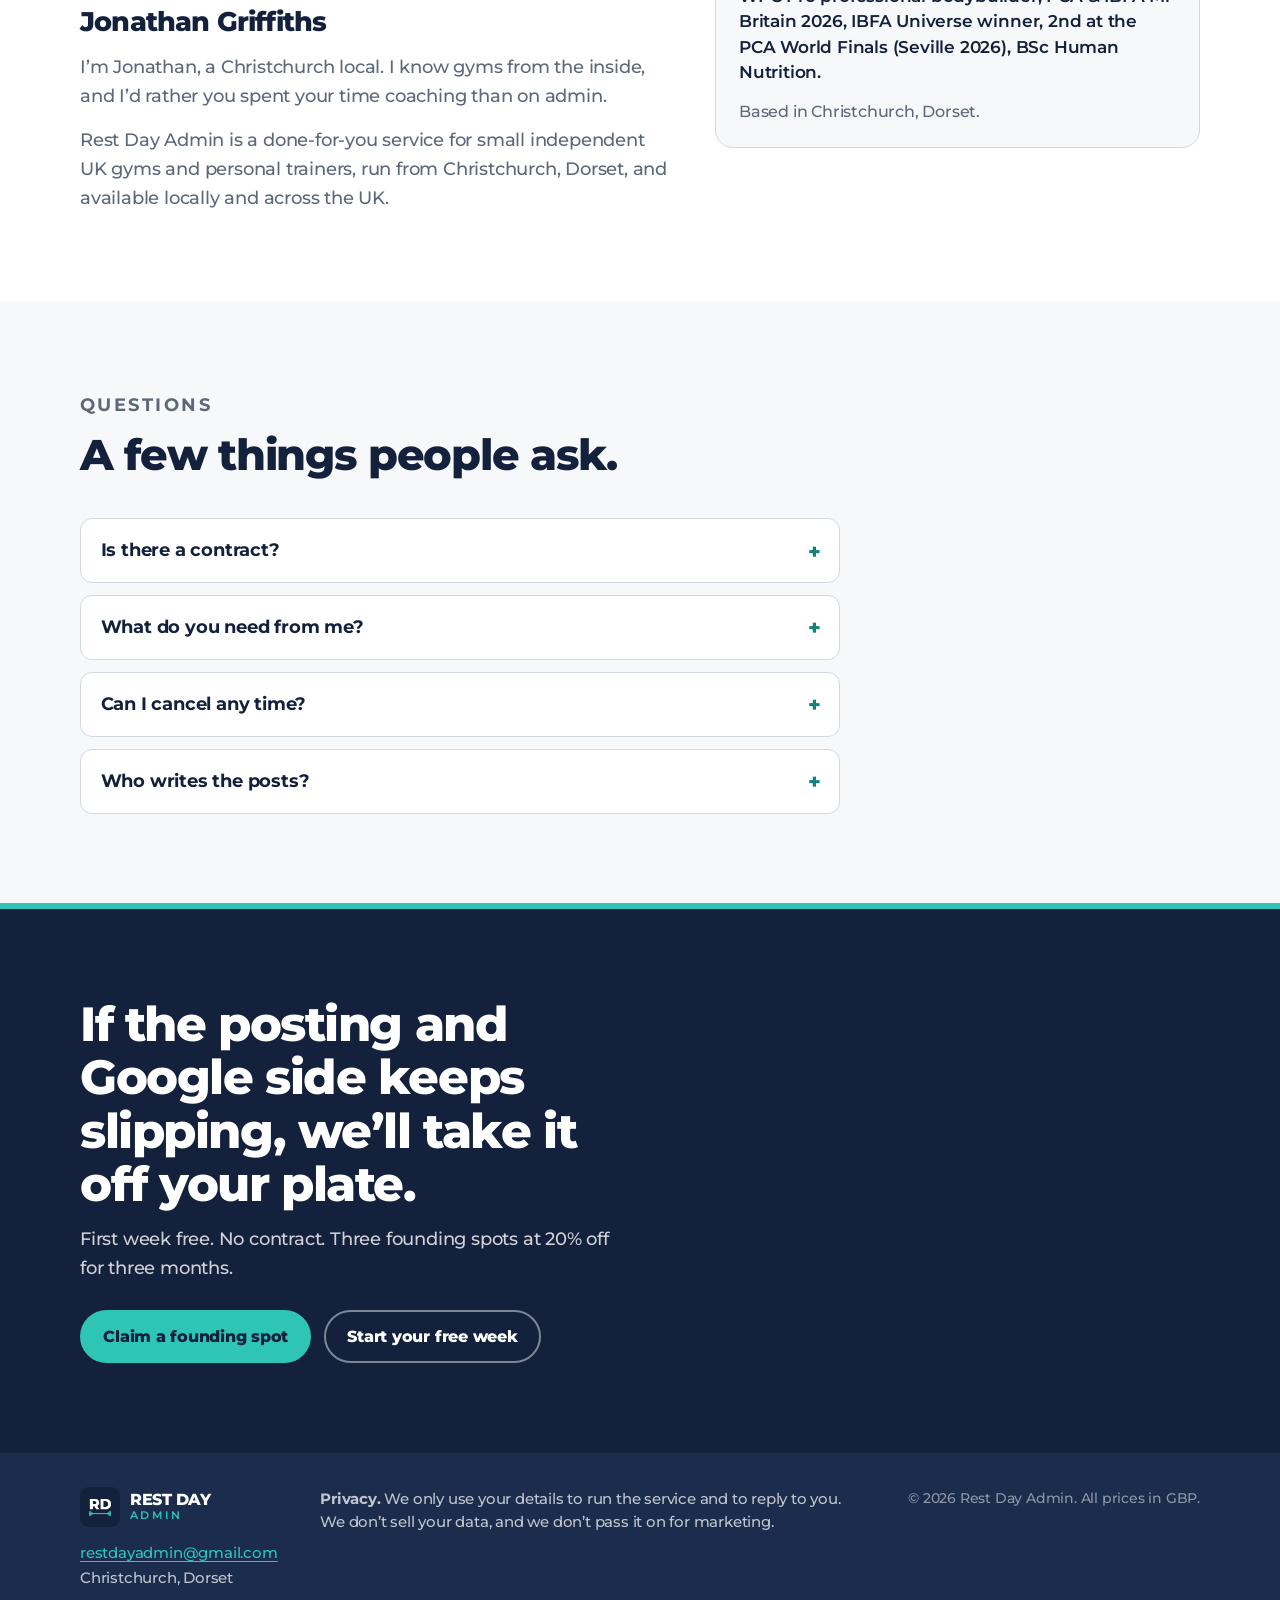
==== commit 7cad4fde: "Add a short enquiry form for the free week Replace the mailto free-week CTA with a FormSubmit form (" ====
--- a/index.html
+++ b/index.html
@@ -31,10 +31,11 @@
         <a href="#what-you-get">What you get</a>
         <a href="#sample-work">Sample work</a>
         <a href="#pricing">Pricing</a>
+        <a href="#enquiry">Enquire</a>
         <a href="#about">About</a>
         <a href="#faq">FAQ</a>
       </nav>
-      <a class="btn btn-nav" href="#pricing">Start your free week</a>
+      <a class="btn btn-nav" href="#enquiry">Start your free week</a>
     </div>
   </header>
 
@@ -45,7 +46,7 @@
         <h1 id="hero-title">You coach. We’ll handle the rest.</h1>
         <p class="lead">Done-for-you admin and socials for small UK gyms and personal trainers. We take care of the posts, replies to your real Google reviews, and your Google Business Profile — so you can stay on the gym floor.</p>
         <div class="hero-actions">
-          <a class="btn btn-primary" href="#pricing">Start your free week</a>
+          <a class="btn btn-primary" href="#enquiry">Start your free week</a>
           <a class="btn btn-secondary" href="#what-you-get">See the package</a>
         </div>
         <ul class="hero-chips">
@@ -230,11 +231,56 @@
             </div>
             <div class="price-actions">
               <a class="btn btn-primary" href="https://buy.stripe.com/8x2cN5cUzaf6bDp2wk6Vq01" rel="noopener noreferrer">Claim a founding spot</a>
-              <a class="btn btn-secondary" href="mailto:restdayadmin@gmail.com?subject=Free%20week%20%E2%80%94%20Warm-Up%20package">Email to start your free week</a>
-            </div>
-            <p class="price-fine">The free week starts when you email <a class="nowrap" href="mailto:restdayadmin@gmail.com">restdayadmin@gmail.com</a> — no card needed. The payment link is for when you’re ready to continue, or to hold a founding place.</p>
-          </div>
-        </div>
+              <a class="btn btn-secondary" href="#enquiry">Start your free week</a>
+            </div>
+            <p class="price-fine">The free week starts with the short form below — no card needed. The payment link is for when you’re ready to continue, or to hold a founding place. Use code FOUNDING20 at checkout.</p>
+          </div>
+        </div>
+      </div>
+    </section>
+
+
+    <section class="section" id="enquiry" aria-labelledby="enquiry-title">
+      <div class="wrap enquiry-grid">
+        <div class="section-head">
+          <p class="eyebrow">Start your free week</p>
+          <h2 id="enquiry-title">Tell us a little about your gym.</h2>
+          <p>No card needed. Send the form and we’ll get the first week going. If you’d rather email, that’s fine too.</p>
+        </div>
+        <form class="enquiry-form" action="https://formsubmit.co/restdayadmin@gmail.com" method="POST">
+          <input type="hidden" name="_subject" value="New Rest Day Admin enquiry">
+          <input type="hidden" name="_captcha" value="false">
+          <input type="hidden" name="_template" value="table">
+          <input type="hidden" name="_next" value="https://jmgbsu-create.github.io/restdayadmin-site/thanks.html">
+          <div class="honeypot" aria-hidden="true">
+            <label for="website">Website</label>
+            <input type="text" id="website" name="_honey" tabindex="-1" autocomplete="off">
+          </div>
+          <div class="fields">
+            <p class="field">
+              <label for="name">Name</label>
+              <input type="text" id="name" name="Name" autocomplete="name" required>
+            </p>
+            <p class="field">
+              <label for="gym">Gym or business name</label>
+              <input type="text" id="gym" name="Gym or business name" autocomplete="organization" required>
+            </p>
+            <p class="field">
+              <label for="email">Email</label>
+              <input type="email" id="email" name="Email" autocomplete="email" required>
+            </p>
+            <p class="field">
+              <label for="phone">Phone <span class="optional">(optional)</span></label>
+              <input type="tel" id="phone" name="Phone" autocomplete="tel">
+            </p>
+            <p class="field field-full">
+              <label for="message">Message</label>
+              <textarea id="message" name="Message" rows="5" required placeholder="A line or two about your gym or PT business is plenty."></textarea>
+            </p>
+          </div>
+          <button class="btn btn-primary" type="submit">Send enquiry</button>
+          <p class="form-fallback">Or email <a href="mailto:restdayadmin@gmail.com?subject=Free%20week%20%E2%80%94%20Warm-Up%20package">restdayadmin@gmail.com</a> if you’d rather not use the form.</p>
+        </form>
       </div>
     </section>
 
@@ -286,7 +332,7 @@
         <p>First week free. No contract. Three founding spots at 20% off for three months.</p>
         <div class="hero-actions">
           <a class="btn btn-primary" href="https://buy.stripe.com/8x2cN5cUzaf6bDp2wk6Vq01" rel="noopener noreferrer">Claim a founding spot</a>
-          <a class="btn btn-secondary" href="mailto:restdayadmin@gmail.com?subject=Free%20week%20%E2%80%94%20Warm-Up%20package">Email restdayadmin@gmail.com</a>
+          <a class="btn btn-secondary" href="#enquiry">Start your free week</a>
         </div>
       </div>
     </section>
--- a/assets/styles.css
+++ b/assets/styles.css
@@ -608,6 +608,86 @@
   margin-bottom: 1.6rem;
 }
 .final-cta .hero-actions { margin-bottom: 0; }
+
+
+/* Enquiry form */
+.enquiry-grid {
+  display: grid;
+  gap: 1.75rem;
+  align-items: start;
+}
+.enquiry-form {
+  background: var(--white);
+  border: 1px solid var(--hairline);
+  border-radius: 24px;
+  padding: 1.4rem 1.25rem 1.5rem;
+  box-shadow: var(--shadow);
+}
+.enquiry-form .fields {
+  display: grid;
+  gap: 0.95rem;
+}
+.field { margin: 0; display: grid; gap: 0.35rem; }
+.field label {
+  font-weight: 700;
+  font-size: 0.9rem;
+  color: var(--navy);
+}
+.optional { font-weight: 500; color: var(--muted); }
+.enquiry-form input,
+.enquiry-form textarea {
+  font-family: inherit;
+  font-size: 1rem;
+  font-weight: 500;
+  color: var(--navy);
+  background: var(--offwhite);
+  border: 1px solid var(--hairline);
+  border-radius: 12px;
+  padding: 0.75rem 0.9rem;
+  width: 100%;
+  line-height: 1.4;
+}
+.enquiry-form textarea { resize: vertical; min-height: 8rem; }
+.enquiry-form input::placeholder,
+.enquiry-form textarea::placeholder { color: var(--muted); opacity: 0.9; }
+.enquiry-form input:focus,
+.enquiry-form textarea:focus {
+  outline: 3px solid var(--teal);
+  outline-offset: 2px;
+  border-color: var(--teal);
+  background: var(--white);
+}
+.honeypot {
+  position: absolute;
+  left: -9999px;
+  width: 1px;
+  height: 1px;
+  overflow: hidden;
+}
+.enquiry-form .btn { width: 100%; margin-top: 1.15rem; }
+.form-fallback {
+  margin: 0.9rem 0 0;
+  text-align: center;
+  font-size: 0.88rem;
+  color: var(--muted);
+}
+.form-fallback a { color: var(--teal-dark); }
+@media (min-width: 640px) {
+  .enquiry-form .fields {
+    grid-template-columns: 1fr 1fr;
+  }
+  .field-full { grid-column: 1 / -1; }
+}
+@media (min-width: 860px) {
+  .enquiry-grid { grid-template-columns: 0.9fr 1.1fr; gap: 2.5rem; }
+  .enquiry-form { padding: 1.7rem 1.6rem 1.8rem; }
+}
+
+
+.thanks-section { min-height: calc(100vh - 72px - 10rem); display: flex; align-items: center; }
+.thanks-card { max-width: 40rem; }
+.thanks-card h1 { font-size: clamp(1.8rem, 4.8vw, 2.8rem); margin-bottom: 0.9rem; }
+.thanks-card p { color: var(--muted); margin-top: 0.7rem; }
 
 /* Footer */
 .site-footer {
